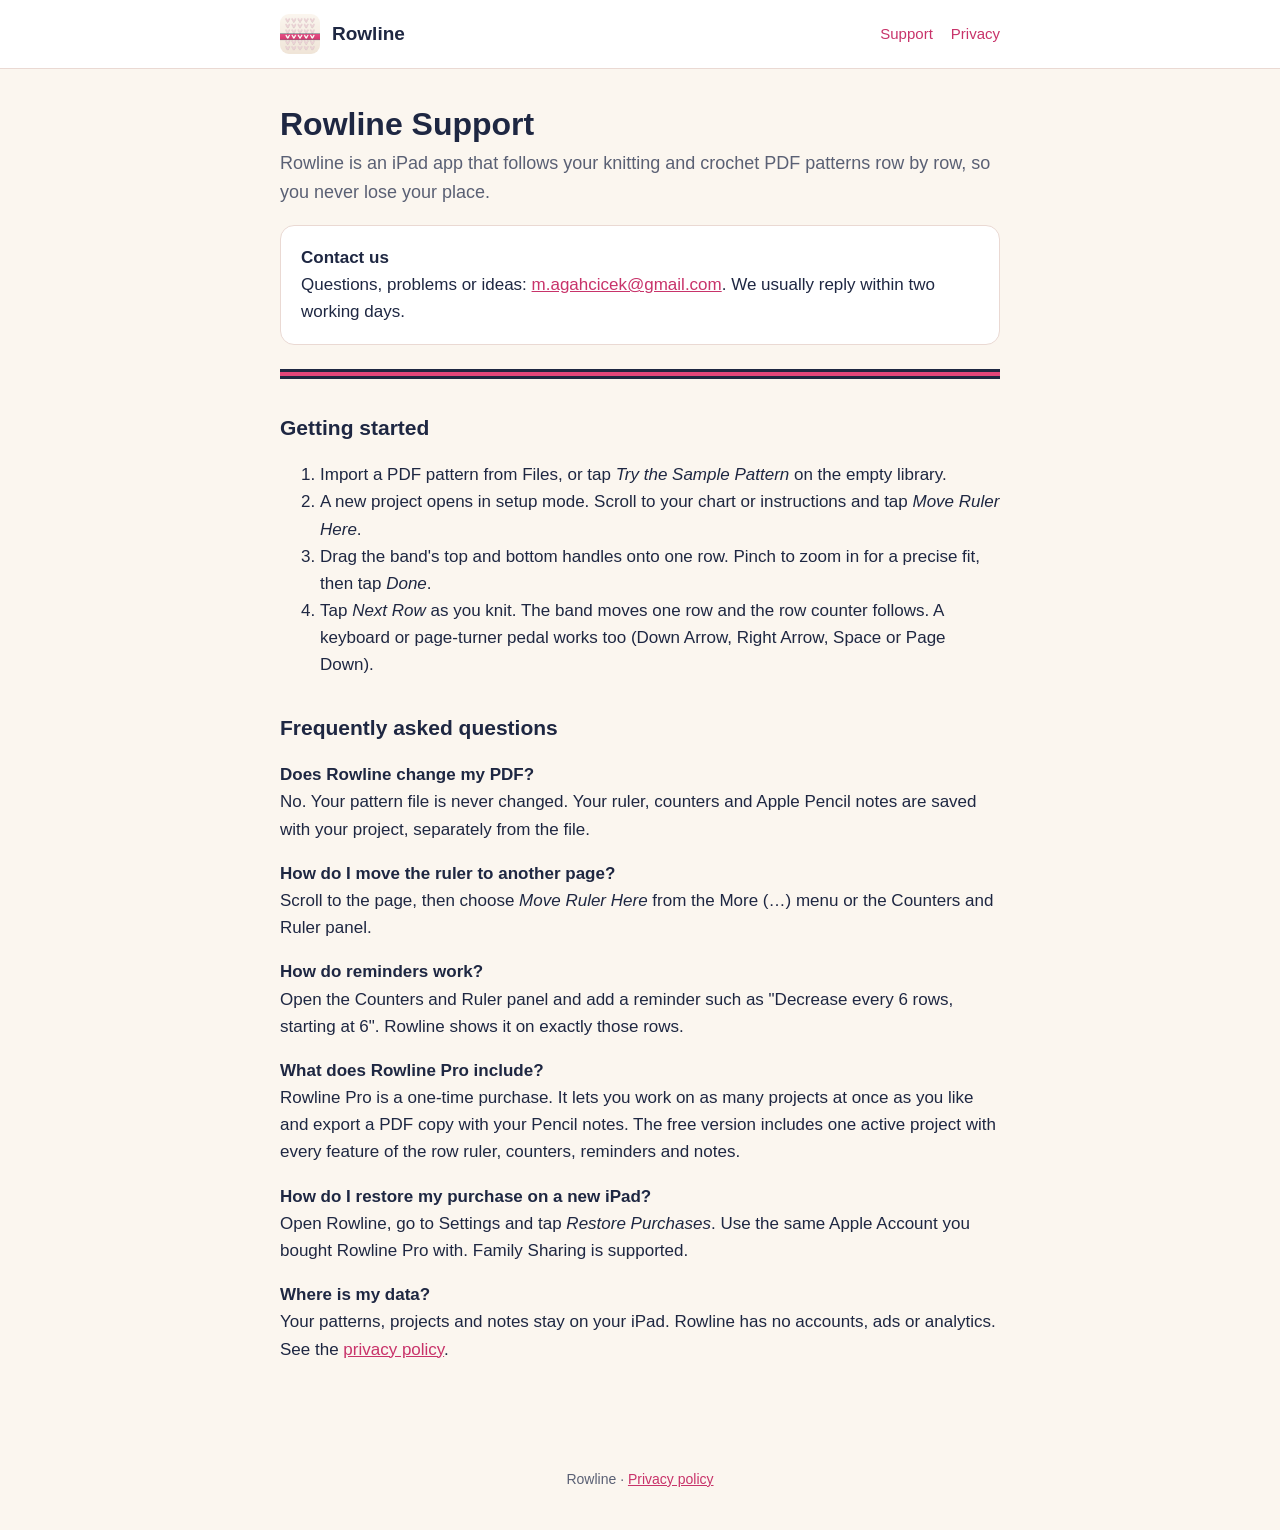
==== index.html @ b822f6b6 "Rowline support and privacy pages" ====
<!doctype html>
<html lang="en">
<head>
  <meta charset="utf-8">
  <meta name="viewport" content="width=device-width, initial-scale=1">
  <title>Rowline Support</title>
  <meta name="description" content="Help and contact for Rowline, the iPad app that follows knitting and crochet PDF patterns row by row.">
  <link rel="icon" href="icon.png">
  <link rel="stylesheet" href="styles.css">
</head>
<body>
  <header>
    <div class="bar">
      <img src="icon.png" alt="">
      <a class="brand" href="./">Rowline</a>
      <nav><a href="./">Support</a><a href="privacy.html">Privacy</a></nav>
    </div>
  </header>
  <main>
    <h1>Rowline Support</h1>
    <p class="lead">Rowline is an iPad app that follows your knitting and crochet PDF patterns row by row, so you never lose your place.</p>

    <div class="card">
      <strong>Contact us</strong><br>
      Questions, problems or ideas: <a href="mailto:m.agahcicek@gmail.com">m.agahcicek@gmail.com</a>. We usually reply within two working days.
    </div>

    <div class="band"></div>

    <h2>Getting started</h2>
    <ol>
      <li>Import a PDF pattern from Files, or tap <em>Try the Sample Pattern</em> on the empty library.</li>
      <li>A new project opens in setup mode. Scroll to your chart or instructions and tap <em>Move Ruler Here</em>.</li>
      <li>Drag the band's top and bottom handles onto one row. Pinch to zoom in for a precise fit, then tap <em>Done</em>.</li>
      <li>Tap <em>Next Row</em> as you knit. The band moves one row and the row counter follows. A keyboard or page-turner pedal works too (Down Arrow, Right Arrow, Space or Page Down).</li>
    </ol>

    <h2>Frequently asked questions</h2>
    <p><strong>Does Rowline change my PDF?</strong><br>No. Your pattern file is never changed. Your ruler, counters and Apple Pencil notes are saved with your project, separately from the file.</p>
    <p><strong>How do I move the ruler to another page?</strong><br>Scroll to the page, then choose <em>Move Ruler Here</em> from the More (…) menu or the Counters and Ruler panel.</p>
    <p><strong>How do reminders work?</strong><br>Open the Counters and Ruler panel and add a reminder such as "Decrease every 6 rows, starting at 6". Rowline shows it on exactly those rows.</p>
    <p><strong>What does Rowline Pro include?</strong><br>Rowline Pro is a one-time purchase. It lets you work on as many projects at once as you like and export a PDF copy with your Pencil notes. The free version includes one active project with every feature of the row ruler, counters, reminders and notes.</p>
    <p><strong>How do I restore my purchase on a new iPad?</strong><br>Open Rowline, go to Settings and tap <em>Restore Purchases</em>. Use the same Apple Account you bought Rowline Pro with. Family Sharing is supported.</p>
    <p><strong>Where is my data?</strong><br>Your patterns, projects and notes stay on your iPad. Rowline has no accounts, ads or analytics. See the <a href="privacy.html">privacy policy</a>.</p>
  </main>
  <footer>Rowline · <a href="privacy.html">Privacy policy</a></footer>
</body>
</html>
---- styles.css ----
:root {
  --paper: #fbf6ef;
  --ink: #1e2742;
  --muted: #5a6074;
  --accent: #c8336a;
  --band: #e2457a;
  --line: #ead9d3;
}
* { box-sizing: border-box; }
html { -webkit-text-size-adjust: 100%; }
body {
  margin: 0;
  background: var(--paper);
  color: var(--ink);
  font: 17px/1.6 -apple-system, BlinkMacSystemFont, "SF Pro Text", "Segoe UI", Roboto, Helvetica, Arial, sans-serif;
}
header {
  border-bottom: 1px solid var(--line);
  background: #fff;
}
.bar {
  max-width: 760px;
  margin: 0 auto;
  padding: 14px 20px;
  display: flex;
  align-items: center;
  gap: 12px;
}
.bar img { width: 40px; height: 40px; border-radius: 9px; }
.bar a.brand { color: var(--ink); font-weight: 700; text-decoration: none; font-size: 19px; }
.bar nav { margin-left: auto; display: flex; gap: 18px; font-size: 15px; }
.bar nav a { color: var(--accent); text-decoration: none; }
main { max-width: 760px; margin: 0 auto; padding: 28px 20px 64px; }
h1 { font-size: 32px; line-height: 1.2; margin: 8px 0 6px; }
h2 { font-size: 21px; margin: 32px 0 6px; }
p, li { color: var(--ink); }
.lead { color: var(--muted); font-size: 18px; margin-top: 0; }
.updated { color: var(--muted); font-size: 15px; }
a { color: var(--accent); }
.band {
  height: 10px;
  background: var(--band);
  border-top: 3px solid var(--ink);
  border-bottom: 3px solid var(--ink);
  margin: 24px 0;
}
.card {
  background: #fff;
  border: 1px solid var(--line);
  border-radius: 14px;
  padding: 18px 20px;
  margin: 16px 0;
}
footer { color: var(--muted); font-size: 14px; text-align: center; padding: 24px 20px 40px; }
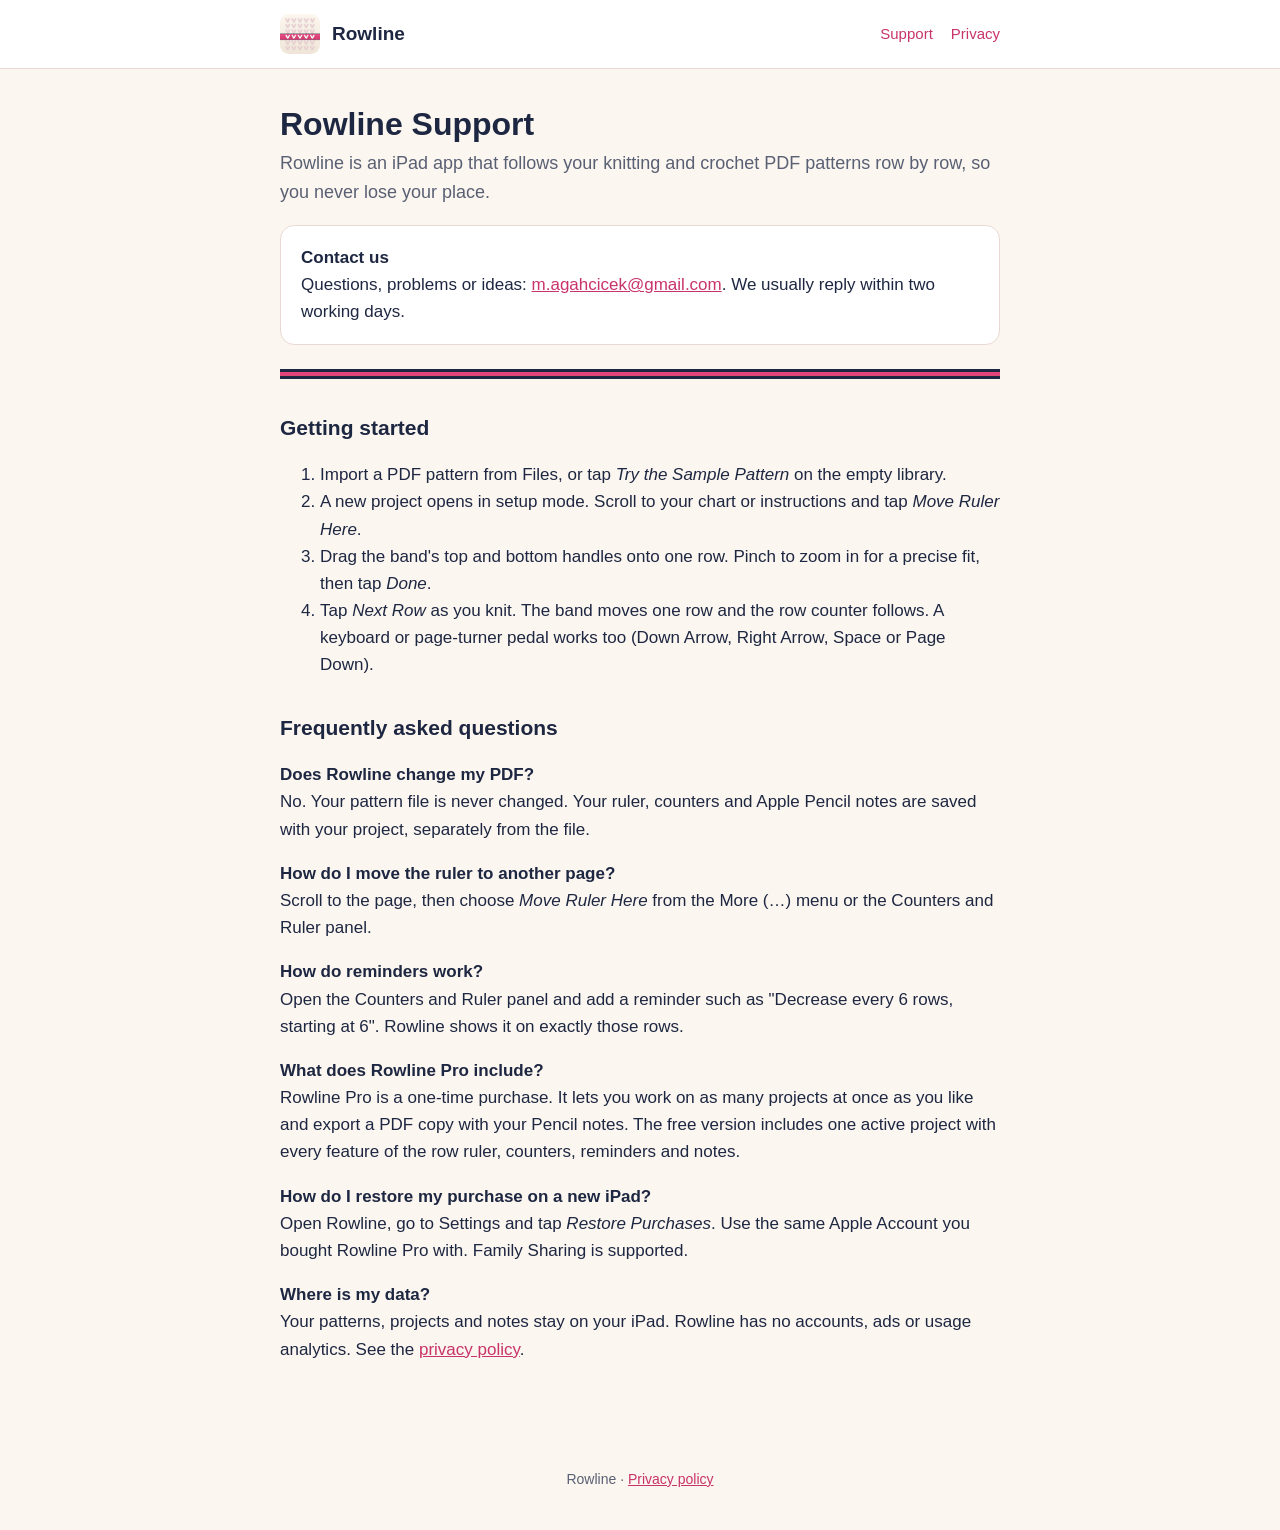
==== commit 3061d941: "Privacy: say "usage analytics" and match the in-app policy wording" ====
--- a/index.html
+++ b/index.html
@@ -41,7 +41,7 @@
     <p><strong>How do reminders work?</strong><br>Open the Counters and Ruler panel and add a reminder such as "Decrease every 6 rows, starting at 6". Rowline shows it on exactly those rows.</p>
     <p><strong>What does Rowline Pro include?</strong><br>Rowline Pro is a one-time purchase. It lets you work on as many projects at once as you like and export a PDF copy with your Pencil notes. The free version includes one active project with every feature of the row ruler, counters, reminders and notes.</p>
     <p><strong>How do I restore my purchase on a new iPad?</strong><br>Open Rowline, go to Settings and tap <em>Restore Purchases</em>. Use the same Apple Account you bought Rowline Pro with. Family Sharing is supported.</p>
-    <p><strong>Where is my data?</strong><br>Your patterns, projects and notes stay on your iPad. Rowline has no accounts, ads or analytics. See the <a href="privacy.html">privacy policy</a>.</p>
+    <p><strong>Where is my data?</strong><br>Your patterns, projects and notes stay on your iPad. Rowline has no accounts, ads or usage analytics. See the <a href="privacy.html">privacy policy</a>.</p>
   </main>
   <footer>Rowline · <a href="privacy.html">Privacy policy</a></footer>
 </body>
